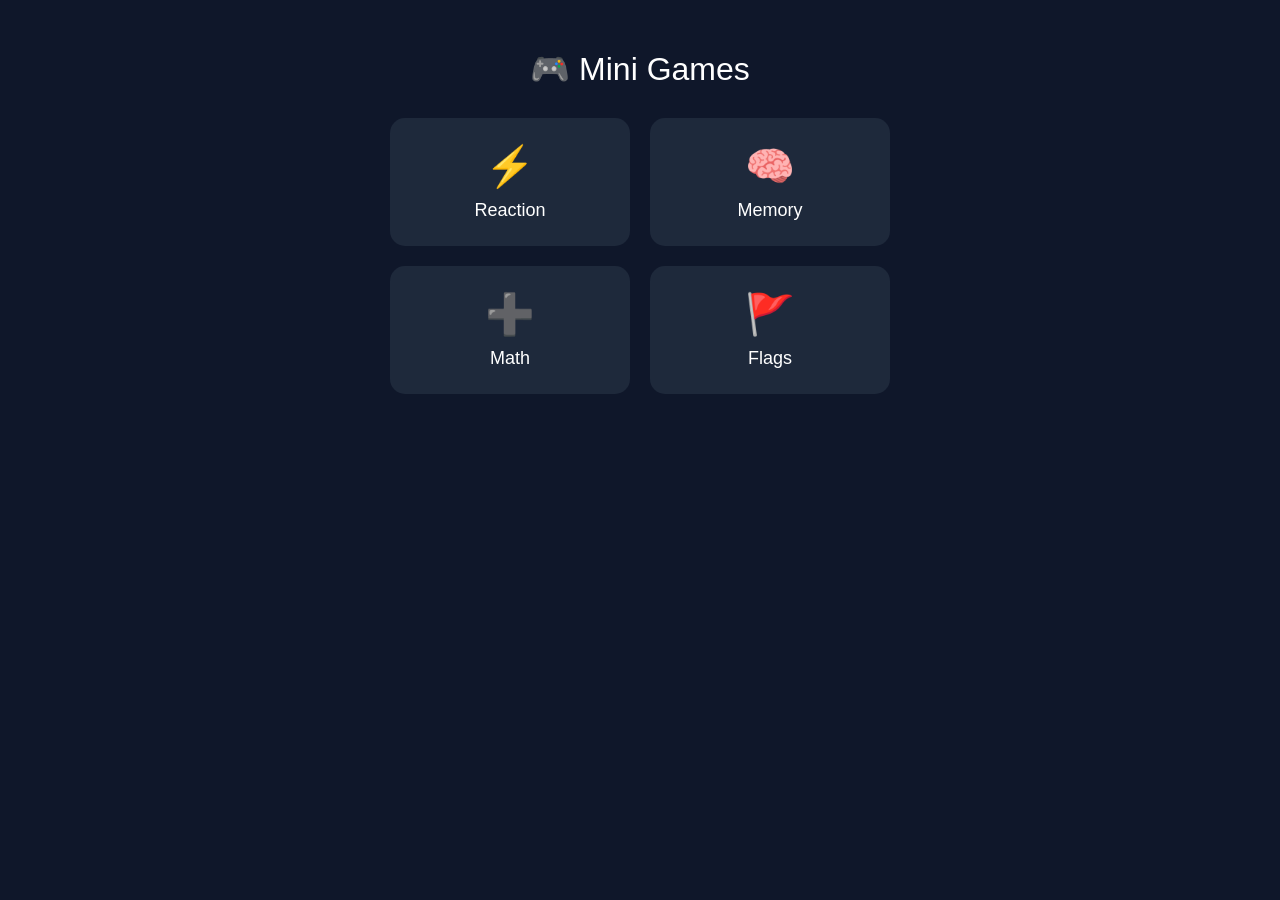
==== webapp/index.html @ 24bd4ab8 "first" ====
<!DOCTYPE html>
<html>
<head>
<meta charset="UTF-8">
<title>Mini Games</title>
<link rel="stylesheet" href="css/global.css">
<link rel="stylesheet" href="js/ui/menu/menu.css">
</head>
<body>

<div id="app"></div>

<script type="module" src="js/main.js"></script>

</body>
</html>
---- webapp/css/global.css ----
body {
    margin:0;
    background:#0f172a;
    color:white;
    font-family:Arial;
    display:flex;
    justify-content:center;
}

#app {
    width:100%;
    max-width:600px;
    padding:20px;
}
---- webapp/js/ui/menu/menu.css ----
.menu-container{
    width:100%;
    max-width:500px;
    margin:auto;
}

.menu-title{
    font-size:32px;
    margin:30px 0;
    text-align:center;
}

.games-grid{
    display:grid;
    grid-template-columns:1fr 1fr;
    gap:20px;
}

.game-card{
    background:#1e293b;
    padding:25px;
    border-radius:15px;
    cursor:pointer;
    transition:0.2s;
    display:flex;
    flex-direction:column;
    align-items:center;
}

.game-card:hover{
    transform:scale(1.05);
    background:#334155;
}

.game-icon{
    font-size:40px;
    margin-bottom:10px;
}

.game-title{
    font-size:18px;
    text-align:center;
}
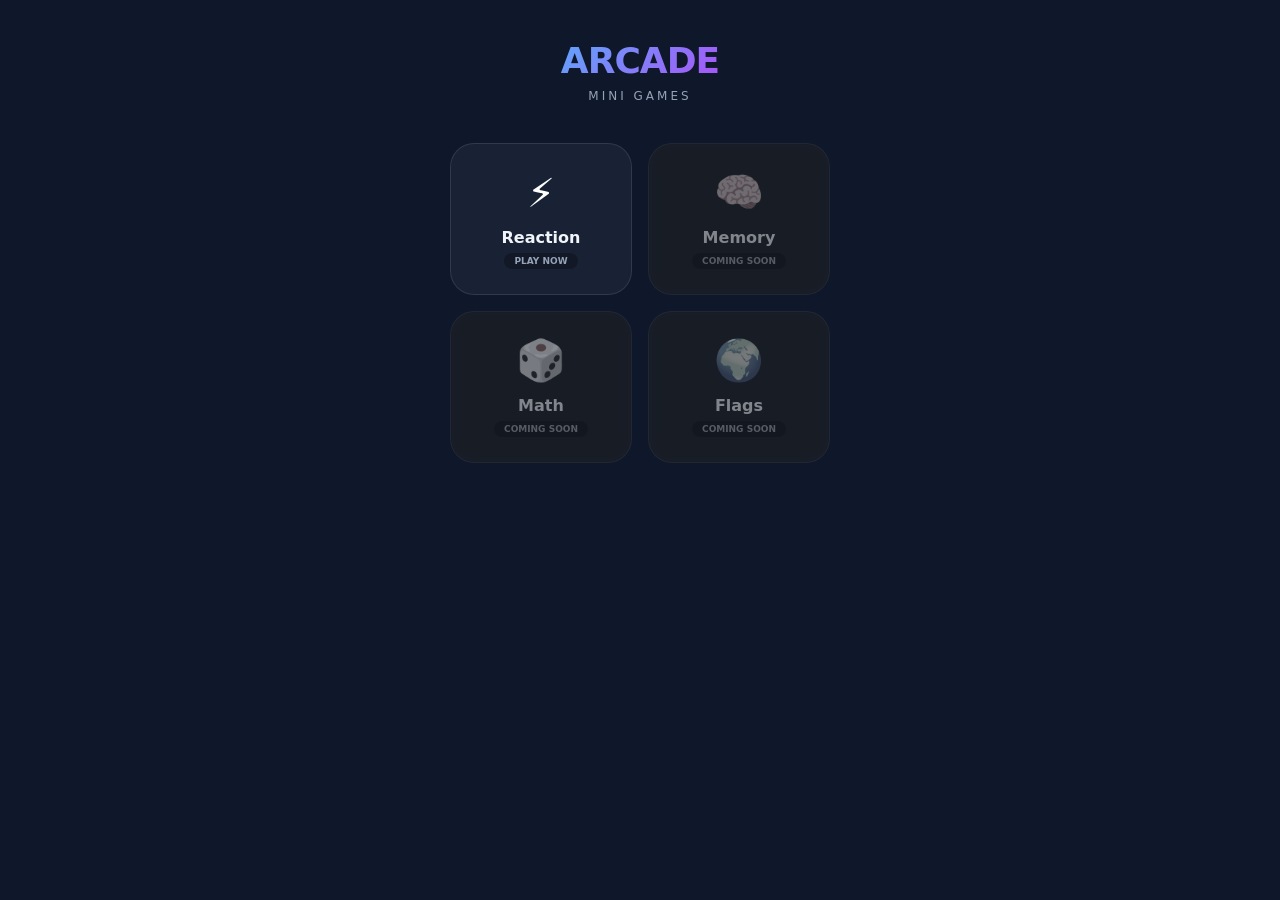
==== commit 2612aef8: "stable version" ====
--- a/webapp/index.html
+++ b/webapp/index.html
@@ -1,16 +1,15 @@
 <!DOCTYPE html>
 <html>
 <head>
-<meta charset="UTF-8">
-<title>Mini Games</title>
-<link rel="stylesheet" href="css/global.css">
-<link rel="stylesheet" href="js/ui/menu/menu.css">
+    <meta charset="UTF-8">
+    <meta name="viewport" content="width=device-width, initial-scale=1.0, maximum-scale=1.0, user-scalable=no, viewport-fit=cover">
+    <title>Mini Games</title>
+
+    <link rel="stylesheet" href="css/global.css">
+    <link rel="stylesheet" href="js/ui/menu/menu.css">
 </head>
 <body>
-
-<div id="app"></div>
-
-<script type="module" src="js/main.js"></script>
-
+    <div id="app"></div>
+    <script type="module" src="js/main.js"></script>
 </body>
 </html>
--- a/webapp/css/global.css
+++ b/webapp/css/global.css
@@ -1,14 +1,22 @@
-body {
-    margin:0;
-    background:#0f172a;
-    color:white;
-    font-family:Arial;
-    display:flex;
-    justify-content:center;
+* {
+    box-sizing: border-box;
+}
+
+body, html {
+    margin: 0;
+    padding: 0;
+    width: 100%;
+    height: 100%;
+    background-color: #0f172a;
+    color: white;
+    font-family: -apple-system, system-ui, sans-serif;
+    overflow: hidden; /* Запрещаем скролл всей страницы */
 }
 
 #app {
-    width:100%;
-    max-width:600px;
-    padding:20px;
+    width: 100%;
+    height: 100%;
+    display: flex;
+    justify-content: center; /* Центрируем всё содержимое */
+    align-items: flex-start;
 }
--- a/webapp/js/ui/menu/menu.css
+++ b/webapp/js/ui/menu/menu.css
@@ -1,43 +1,97 @@
-.menu-container{
-    width:100%;
-    max-width:500px;
-    margin:auto;
+/* Контейнер меню */
+.menu-wrapper {
+    width: 100%;
+    max-width: 420px;
+    padding: 20px;
+    display: flex;
+    flex-direction: column;
+    align-items: center;
+    animation: fadeIn 0.5s ease-out;
 }
 
-.menu-title{
-    font-size:32px;
-    margin:30px 0;
-    text-align:center;
+@keyframes fadeIn {
+    from { opacity: 0; transform: translateY(10px); }
+    to { opacity: 1; transform: translateY(0); }
 }
 
-.games-grid{
-    display:grid;
-    grid-template-columns:1fr 1fr;
-    gap:20px;
+/* Заголовок */
+.menu-header {
+    text-align: center;
+    margin-bottom: 40px;
+    margin-top: 20px;
 }
 
-.game-card{
-    background:#1e293b;
-    padding:25px;
-    border-radius:15px;
-    cursor:pointer;
-    transition:0.2s;
-    display:flex;
-    flex-direction:column;
-    align-items:center;
+.menu-title {
+    font-size: 36px;
+    font-weight: 800;
+    margin: 0;
+    background: linear-gradient(135deg, #60a5fa 0%, #a855f7 100%);
+    -webkit-background-clip: text;
+    -webkit-text-fill-color: transparent;
+    letter-spacing: -1px;
 }
 
-.game-card:hover{
-    transform:scale(1.05);
-    background:#334155;
+.menu-subtitle {
+    color: #94a3b8;
+    font-size: 12px;
+    margin-top: 8px;
+    text-transform: uppercase;
+    letter-spacing: 3px;
 }
 
-.game-icon{
-    font-size:40px;
-    margin-bottom:10px;
+/* Сетка карточек */
+.games-grid {
+    display: grid;
+    grid-template-columns: 1fr 1fr;
+    gap: 16px;
+    width: 100%;
 }
 
-.game-title{
-    font-size:18px;
-    text-align:center;
+.game-card {
+    background: rgba(30, 41, 59, 0.7);
+    border: 1px solid rgba(255, 255, 255, 0.1);
+    border-radius: 24px;
+    padding: 25px 10px;
+    display: flex;
+    flex-direction: column;
+    align-items: center;
+    justify-content: center;
+    transition: all 0.2s cubic-bezier(0.4, 0, 0.2, 1);
+    backdrop-filter: blur(10px);
+    -webkit-backdrop-filter: blur(10px);
+}
+
+/* Состояния карточек */
+.game-card.active:active {
+    transform: scale(0.92);
+    background: rgba(51, 65, 85, 0.9);
+    border-color: rgba(96, 165, 250, 0.5);
+}
+
+.game-card.disabled {
+    opacity: 0.5;
+    filter: grayscale(0.8);
+    cursor: not-allowed;
+}
+
+/* Внутренние элементы карточки */
+.game-icon {
+    font-size: 40px;
+    margin-bottom: 12px;
+}
+
+.game-title {
+    font-size: 16px;
+    font-weight: 700;
+    color: #f1f5f9;
+}
+
+.game-status {
+    font-size: 9px;
+    color: #94a3b8;
+    margin-top: 6px;
+    background: rgba(0, 0, 0, 0.3);
+    padding: 3px 10px;
+    border-radius: 20px;
+    font-weight: 600;
 }
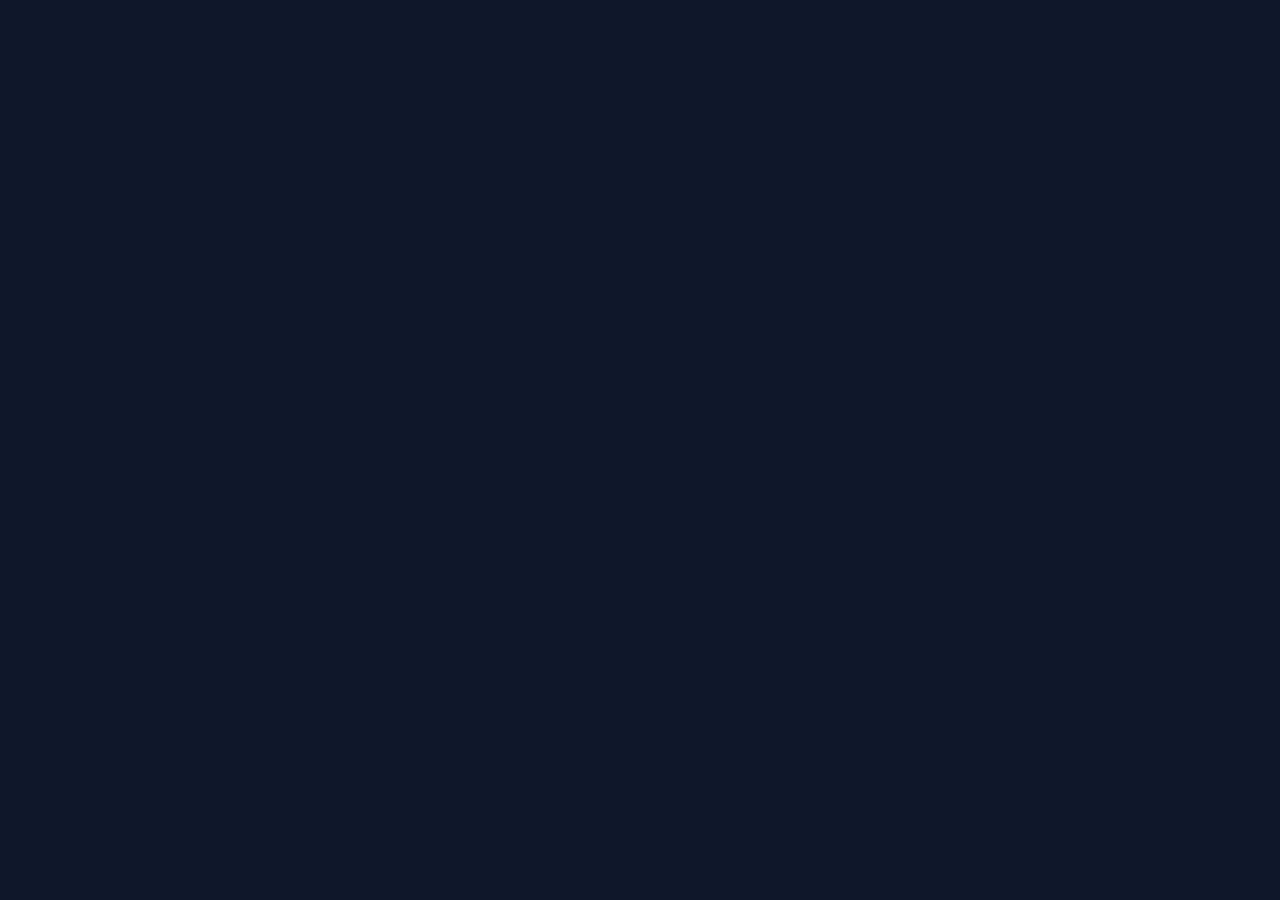
==== commit e5aa34b6: "added full screen" ====
--- a/webapp/index.html
+++ b/webapp/index.html
@@ -4,7 +4,7 @@
     <meta charset="UTF-8">
     <meta name="viewport" content="width=device-width, initial-scale=1.0, maximum-scale=1.0, user-scalable=no, viewport-fit=cover">
     <title>Mini Games</title>
-
+    <script src="https://telegram.org/js/telegram-web-app.js"></script>
     <link rel="stylesheet" href="css/global.css">
     <link rel="stylesheet" href="js/ui/menu/menu.css">
 </head>
